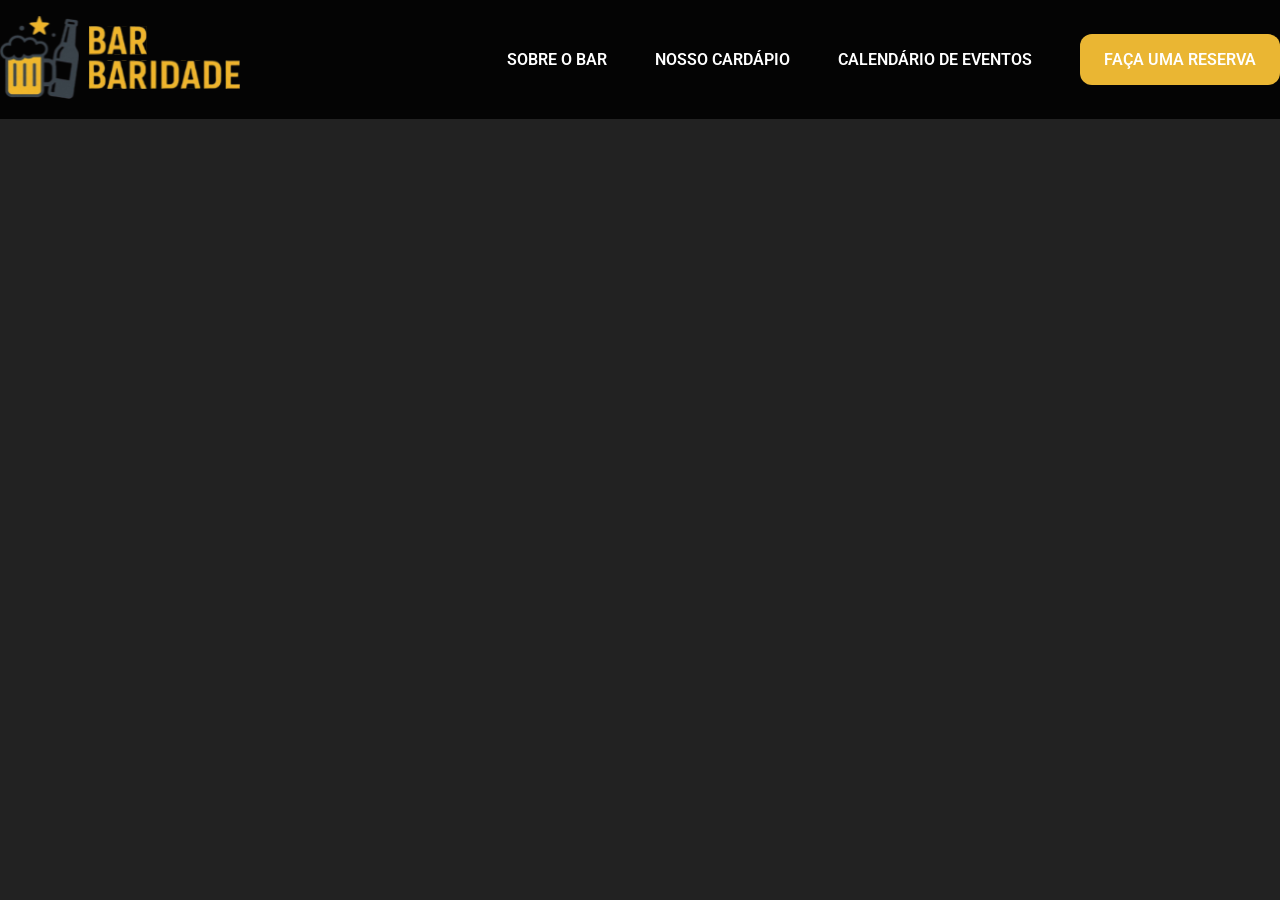
==== calendario.html @ aa0eab9b "first commit" ====
<!DOCTYPE html>
<html lang="pt-br">
  <head>
    <meta charset="UTF-8" />
    <meta name="viewport" content="width=device-width, initial-scale=1.0" />
    <title>Bar-Baridade | Calendário</title>
    <link rel="stylesheet" href="assets/styles/style.css" />
    <link
      rel="shortcut icon"
      href="assets/images/id/favicon-bar-baridade-96x96.png"
      type="image/x-icon"
    />
  </head>
  <body>
    <div id="header-root"></div>
    <div id="menu -root"></div>

    <script src="components/header/header.js"></script>
    <script src="components/head/head.js"></script>
    <script>
      createComponentHead("Calendário de Eventos");
    </script>
  </body>
</html>
---- assets/styles/style.css ----
@import url("https://fonts.googleapis.com/css2?family=Roboto:ital,wght@0,100..900;1,100..900&display=swap");

:root {
  --primary-color: #eab633;
  --secondary-color: #3c454c;

  --dark-grey: #222222;
  --medium-grey: #656565;
  --light-grey: #999999;

  --white: #ffffff;
}

* {
  padding: 0;
  margin: 0;
  text-decoration: none;
  list-style: none;
  box-sizing: border-box;
}

html {
  background-color: var(--dark-grey);
  scroll-behavior: smooth;
  font-family: Roboto;
}

/* GLOBAL STYLES */

.container {
  max-width: 1280px;
  margin: 0 auto;
}

.container-960 {
  width: 960px;
  margin: 0 auto;
}

.flex {
  display: flex;
  flex-direction: row;
  align-items: center;
}

.btn-default {
  background-color: var(--primary-color);
  color: var(--white);
  border-radius: 12px;
  transition: all 0.2s;
  padding: 16px 24px;
  text-transform: uppercase;
  font-weight: 600;

  &:hover {
    background-color: var(--secondary-color);
    color: var(--primary-color);
  }
}

.btn-secondary {
  background-color: var(--white);
  color: var(--secondary-color);
  border-radius: 12px;
  transition: all 0.2s;
  padding: 16px 24px;
  text-transform: uppercase;
  font-weight: 600;

  &:hover {
    background-color: var(--secondary-color);
    color: var(--primary-color);
  }
}
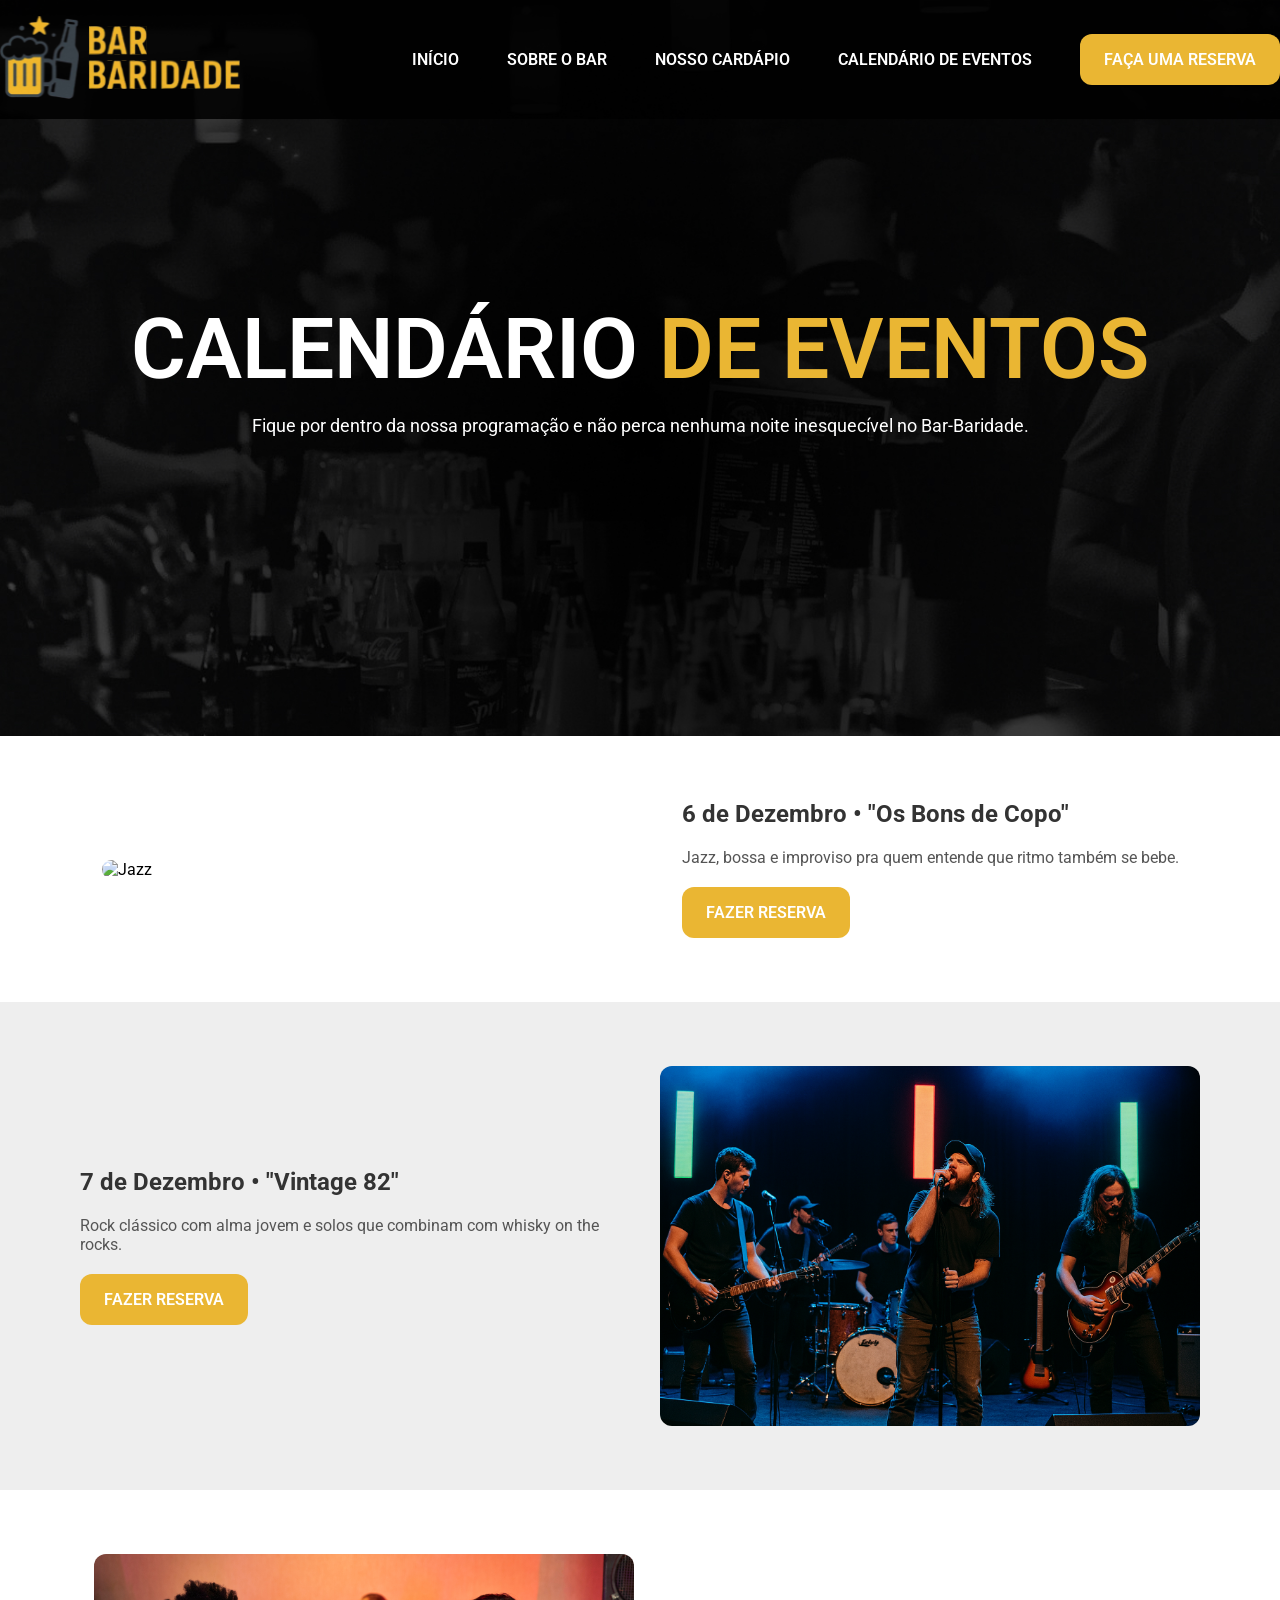
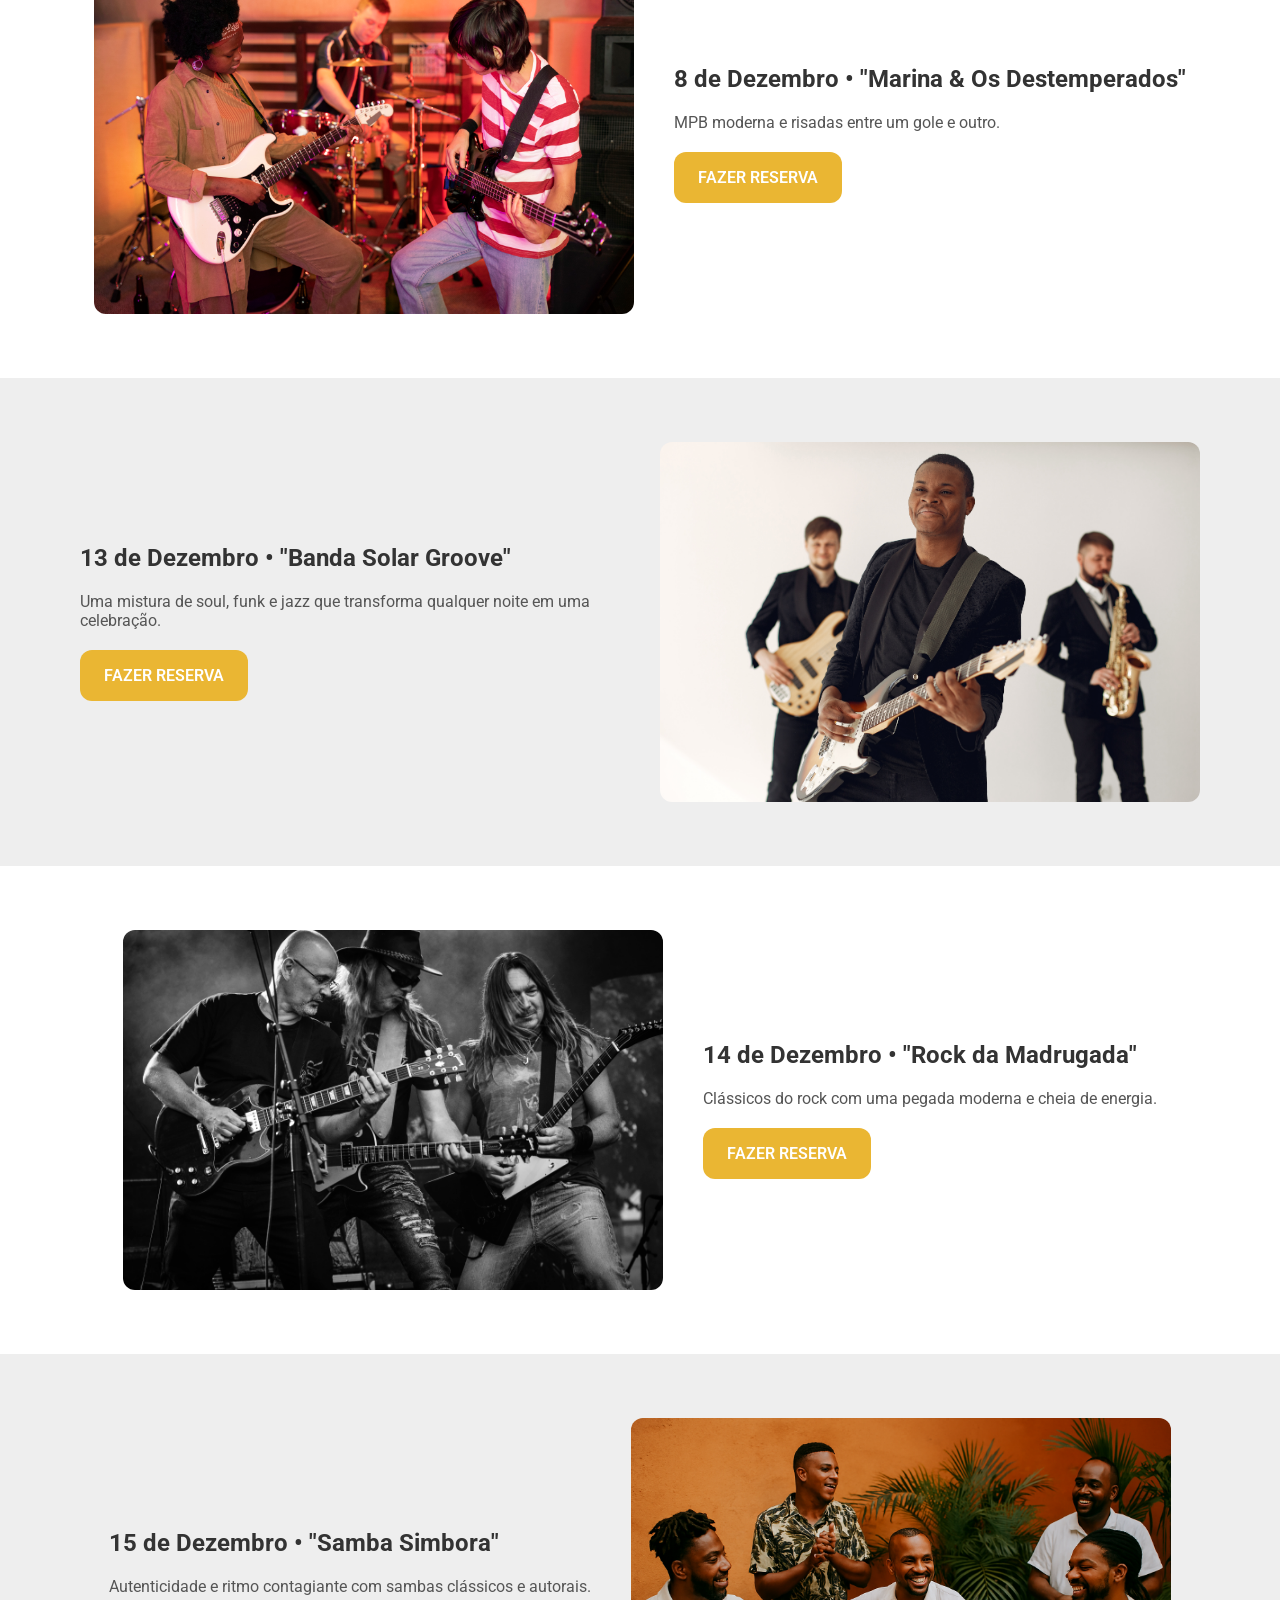
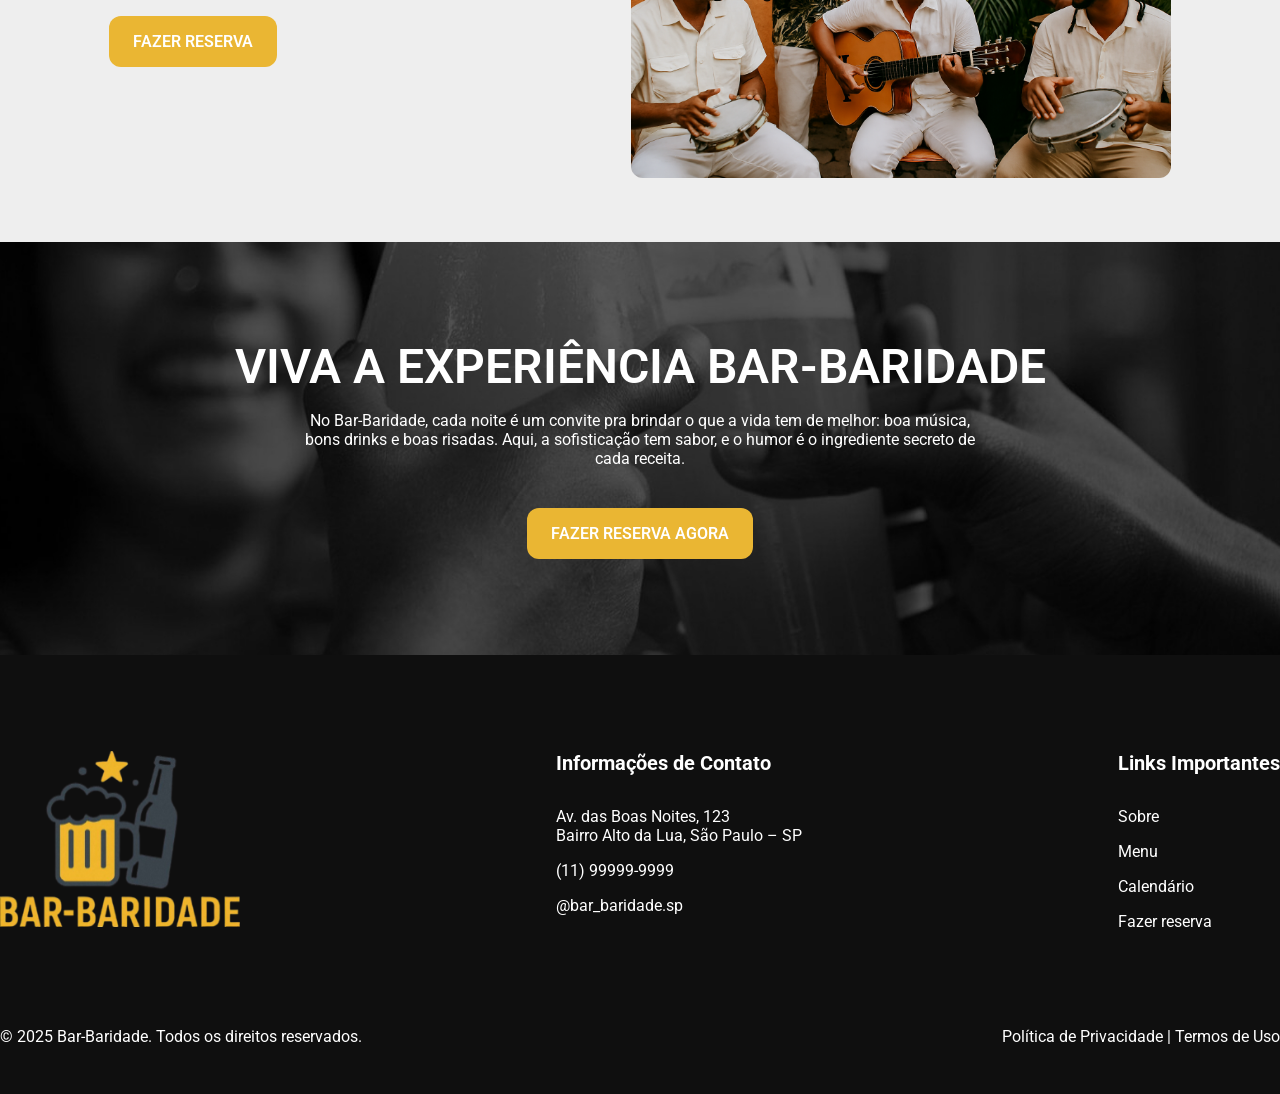
==== commit c3cf0cfd: "finalizando pagina calendario" ====
--- a/calendario.html
+++ b/calendario.html
@@ -5,6 +5,7 @@
     <meta name="viewport" content="width=device-width, initial-scale=1.0" />
     <title>Bar-Baridade | Calendário</title>
     <link rel="stylesheet" href="assets/styles/style.css" />
+    <link rel="stylesheet" href="assets/styles/calendario.css" />
     <link
       rel="shortcut icon"
       href="assets/images/id/favicon-bar-baridade-96x96.png"
@@ -13,12 +14,99 @@
   </head>
   <body>
     <div id="header-root"></div>
-    <div id="menu -root"></div>
+    <div id="hero-subpage-root"></div>
+
+    <section>
+      <div class="show-section flex">
+        <img src="assets/images/Jazz.png" alt="Jazz" />
+
+        <div class="show-text flex">
+          <h2>6 de Dezembro • "Os Bons de Copo"</h2>
+          <p>
+            Jazz, bossa e improviso pra quem entende que ritmo também se bebe.
+          </p>
+          <a href="reserva.html" class="btn-default">Fazer Reserva</a>
+        </div>
+      </div>
+
+      <div class="show-section flex">
+        <img src="assets/images/vintage-82.png" alt="Vintage 82" />
+
+        <div class="show-text flex">
+          <h2>7 de Dezembro • "Vintage 82"</h2>
+          <p>
+            Rock clássico com alma jovem e solos que combinam com whisky on the
+            rocks.
+          </p>
+          <a href="reserva.html" class="btn-default">Fazer Reserva</a>
+        </div>
+      </div>
+
+      <div class="show-section flex">
+        <img
+          src="assets/images/marina-e-os-destemperados.jpg"
+          alt="Marina & Os Destemperados"
+        />
+
+        <div class="show-text flex">
+          <h2>8 de Dezembro • "Marina & Os Destemperados"</h2>
+          <p>
+            MPB moderna e risadas entre um gole e outro.
+          </p>
+          <a href="reserva.html" class="btn-default">Fazer Reserva</a>
+        </div>
+      </div>
+      <div class="show-section flex">
+        <img src="assets/images/solar-groove.jpg" alt="Banda Solar Groove" />
+
+        <div class="show-text flex">
+          <h2>13 de Dezembro • "Banda Solar Groove"</h2>
+          <p>
+            Uma mistura de soul, funk e jazz que transforma qualquer noite em
+            uma celebração.
+          </p>
+          <a href="reserva.html" class="btn-default">Fazer Reserva</a>
+        </div>
+      </div>
+
+      <div class="show-section flex">
+        <img
+          src="assets/images/rock-da-madrugada.jpg"
+          alt="Rock da Madrugada"
+        />
+
+        <div class="show-text flex">
+          <h2>14 de Dezembro • "Rock da Madrugada"</h2>
+          <p>
+            Clássicos do rock com uma pegada moderna e cheia de energia.
+          </p>
+          <a href="reserva.html" class="btn-default">Fazer Reserva</a>
+        </div>
+      </div>
+
+      <div class="show-section flex">
+        <img src="assets/images/samba-simbora.png" alt="Samba Simbora" />
+
+        <div class="show-text flex">
+          <h2>15 de Dezembro • "Samba Simbora"</h2>
+          <p>
+            Autenticidade e ritmo contagiante com sambas clássicos e autorais.
+          </p>
+          <a href="reserva.html" class="btn-default">Fazer Reserva</a>
+        </div>
+      </div>
+    </section>
+
+    <div id="footer-root"></div>
 
     <script src="components/header/header.js"></script>
-    <script src="components/head/head.js"></script>
+    <script src="components/hero-subpages/hero-subpages.js"></script>
+    <script src="components/footer/footer.js"></script>
     <script>
-      createComponentHead("Calendário de Eventos");
+      CreateHeroSubpages(
+        "Calendário <span>de Eventos</span>",
+        "Fique por dentro da nossa programação e não perca nenhuma noite inesquecível no Bar-Baridade."
+      );
     </script>
   </body>
 </html>
--- a/assets/styles/style.css
+++ b/assets/styles/style.css
@@ -5,8 +5,8 @@
   --secondary-color: #3c454c;
 
   --dark-grey: #222222;
-  --medium-grey: #656565;
-  --light-grey: #999999;
+  --medium-grey: #D9D9D9;
+  --light-grey: #eee;
 
   --white: #ffffff;
 }
@@ -20,7 +20,7 @@
 }
 
 html {
-  background-color: var(--dark-grey);
+  background-color: var(--secondary-color);
   scroll-behavior: smooth;
   font-family: Roboto;
 }
@@ -72,3 +72,18 @@
     color: var(--primary-color);
   }
 }
+
+.btn-tertiary {
+  background-color: var(--primary-color);
+  color: var(--white);
+  border-radius: 12px;
+  transition: all 0.2s;
+  padding: 16px 24px;
+  text-transform: uppercase;
+  font-weight: 600;
+
+  &:hover {
+    background-color: var(--white);
+    color: var(--primary-color);
+  }
+}
--- a/assets/styles/calendario.css
+++ b/assets/styles/calendario.css
@@ -0,0 +1,34 @@
+.show-section {
+  justify-content: center;
+  gap: 40px;
+  padding: 64px 0;
+  background-color: var(--white);
+
+  img {
+    max-width: 540px;
+    width: 100%;
+    border-radius: 12px;
+  }
+
+  .show-text {
+    flex-direction: column;
+    gap: 20px;
+    align-items: flex-start;
+    max-width: 540px;
+
+    h2 {
+      margin-top: 0;
+      color: #333;
+    }
+
+    p {
+      font-size: 16px;
+      color: #555;
+    }
+  }
+}
+
+.show-section:nth-child(even) {
+  flex-direction: row-reverse;
+  background-color: var(--light-grey);
+}
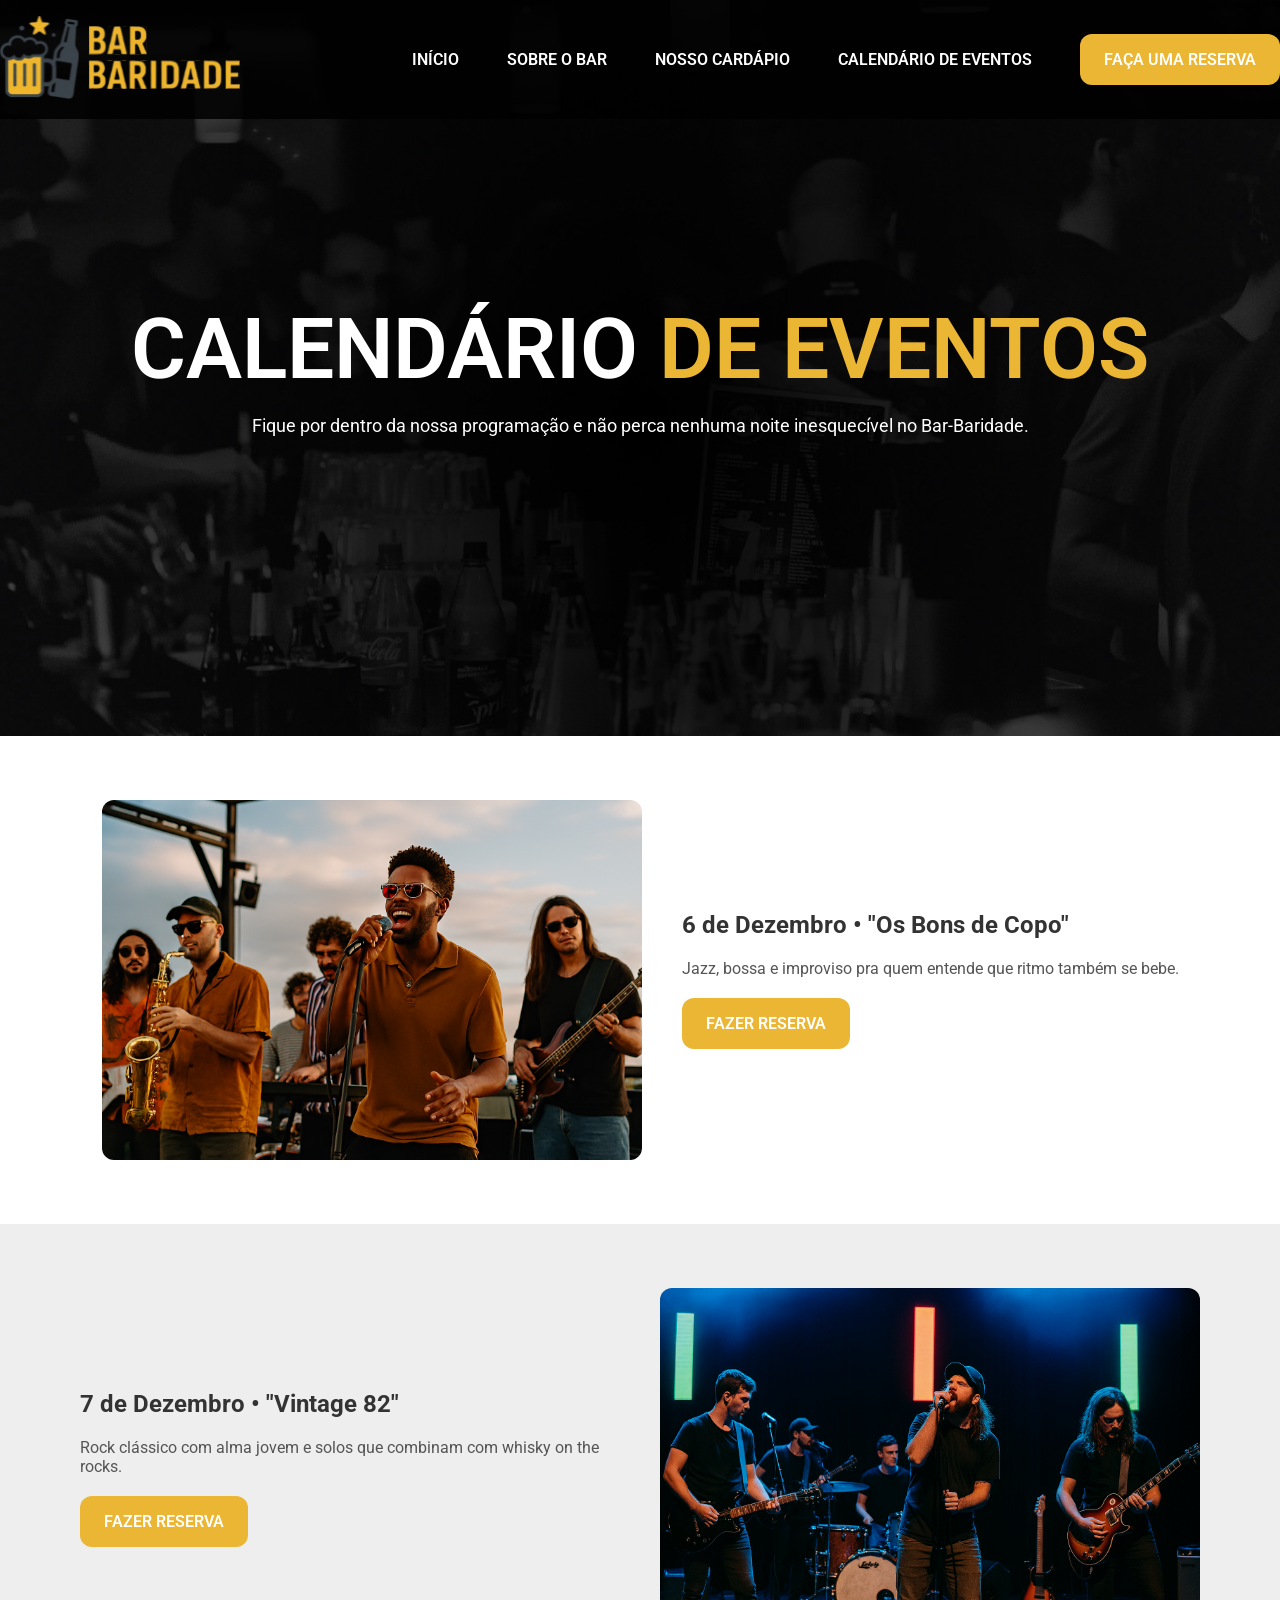
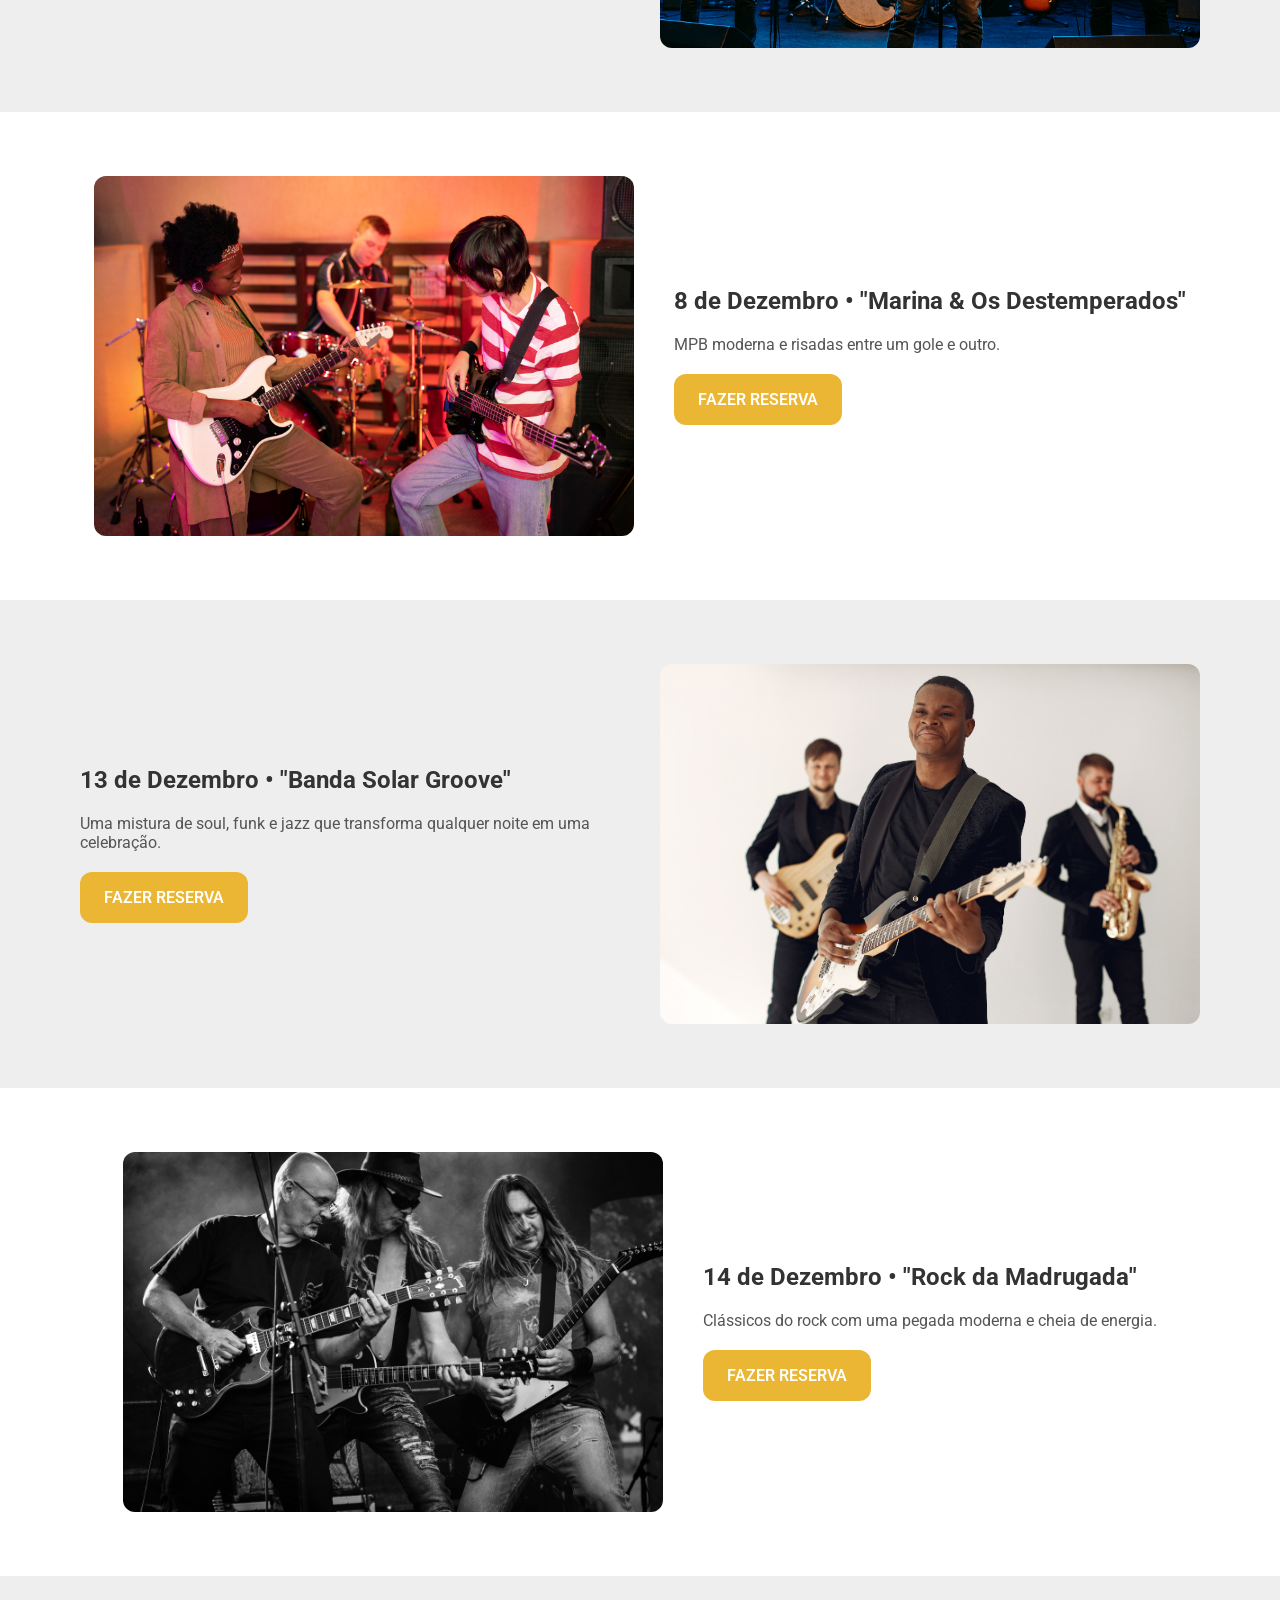
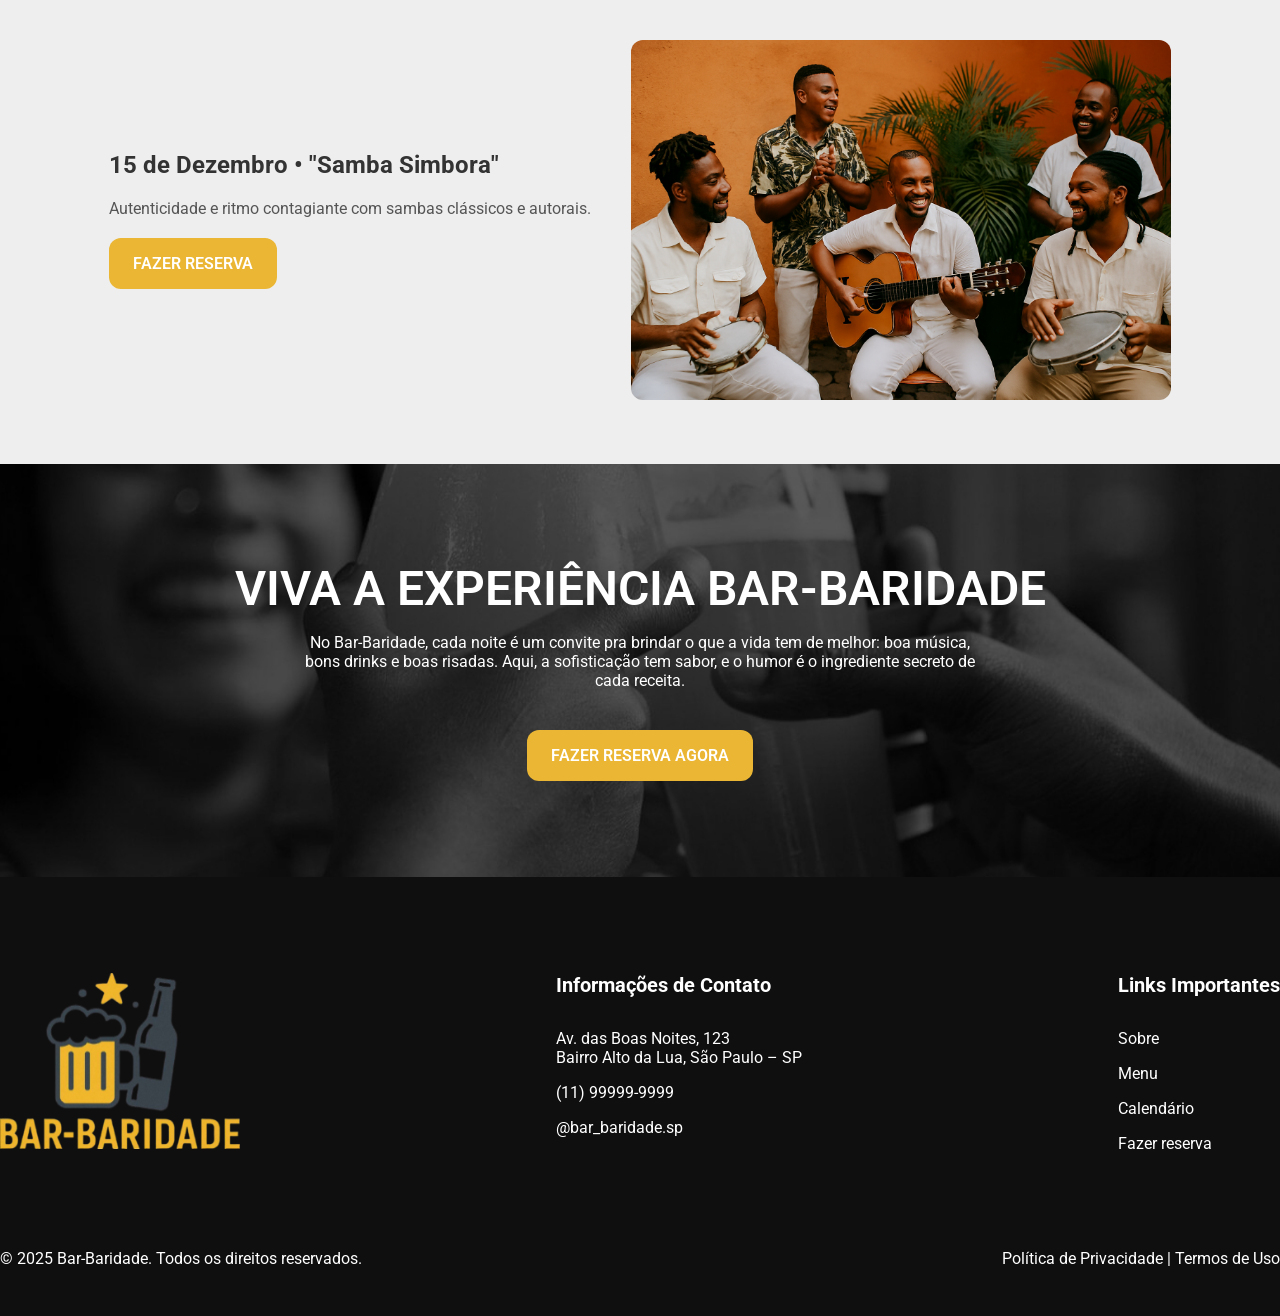
==== commit 46ad6bf2: "correcao image jazz" ====
--- a/calendario.html
+++ b/calendario.html
@@ -18,7 +18,7 @@
 
     <section>
       <div class="show-section flex">
-        <img src="assets/images/Jazz.png" alt="Jazz" />
+        <img src="assets/images/jazz.png" alt="Jazz" />
 
         <div class="show-text flex">
           <h2>6 de Dezembro • "Os Bons de Copo"</h2>
--- a/assets/styles/style.css
+++ b/assets/styles/style.css
@@ -9,6 +9,7 @@
   --light-grey: #eee;
 
   --white: #ffffff;
+  --red: #e63636;
 }
 
 * {
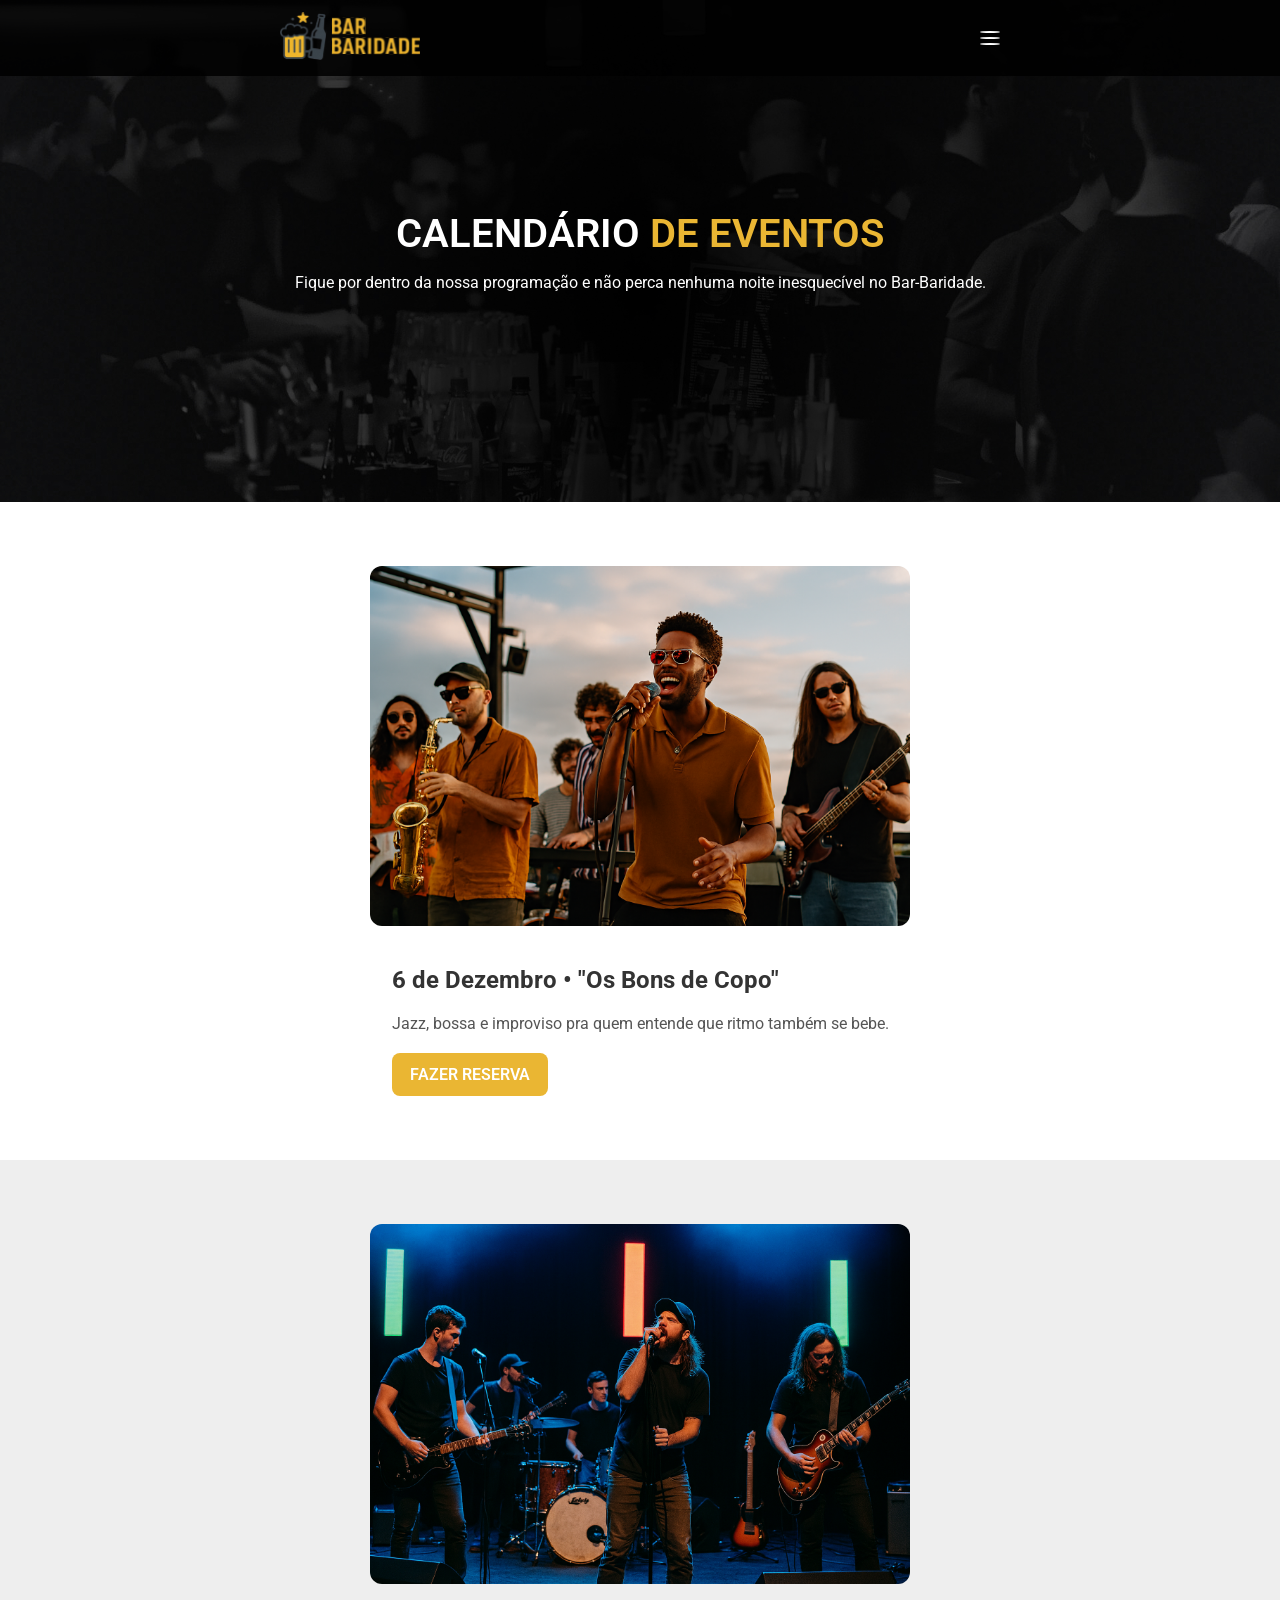
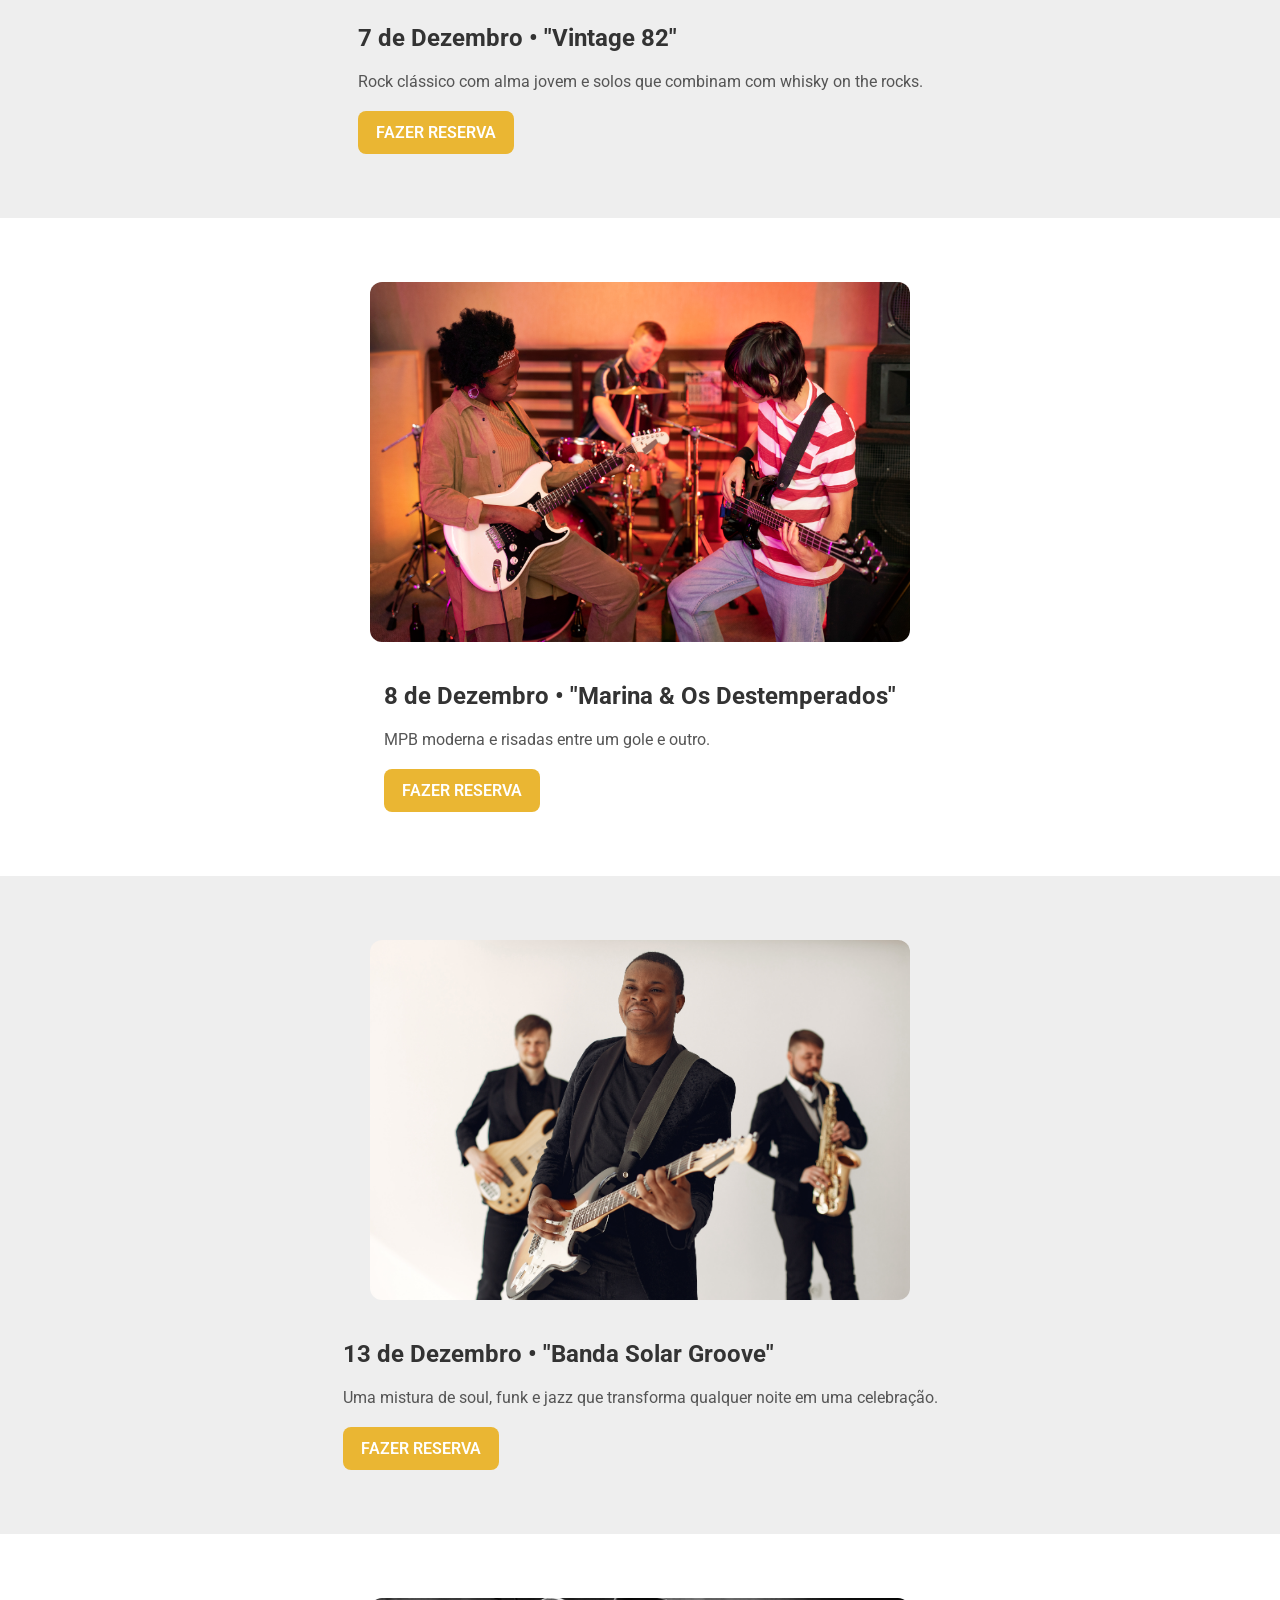
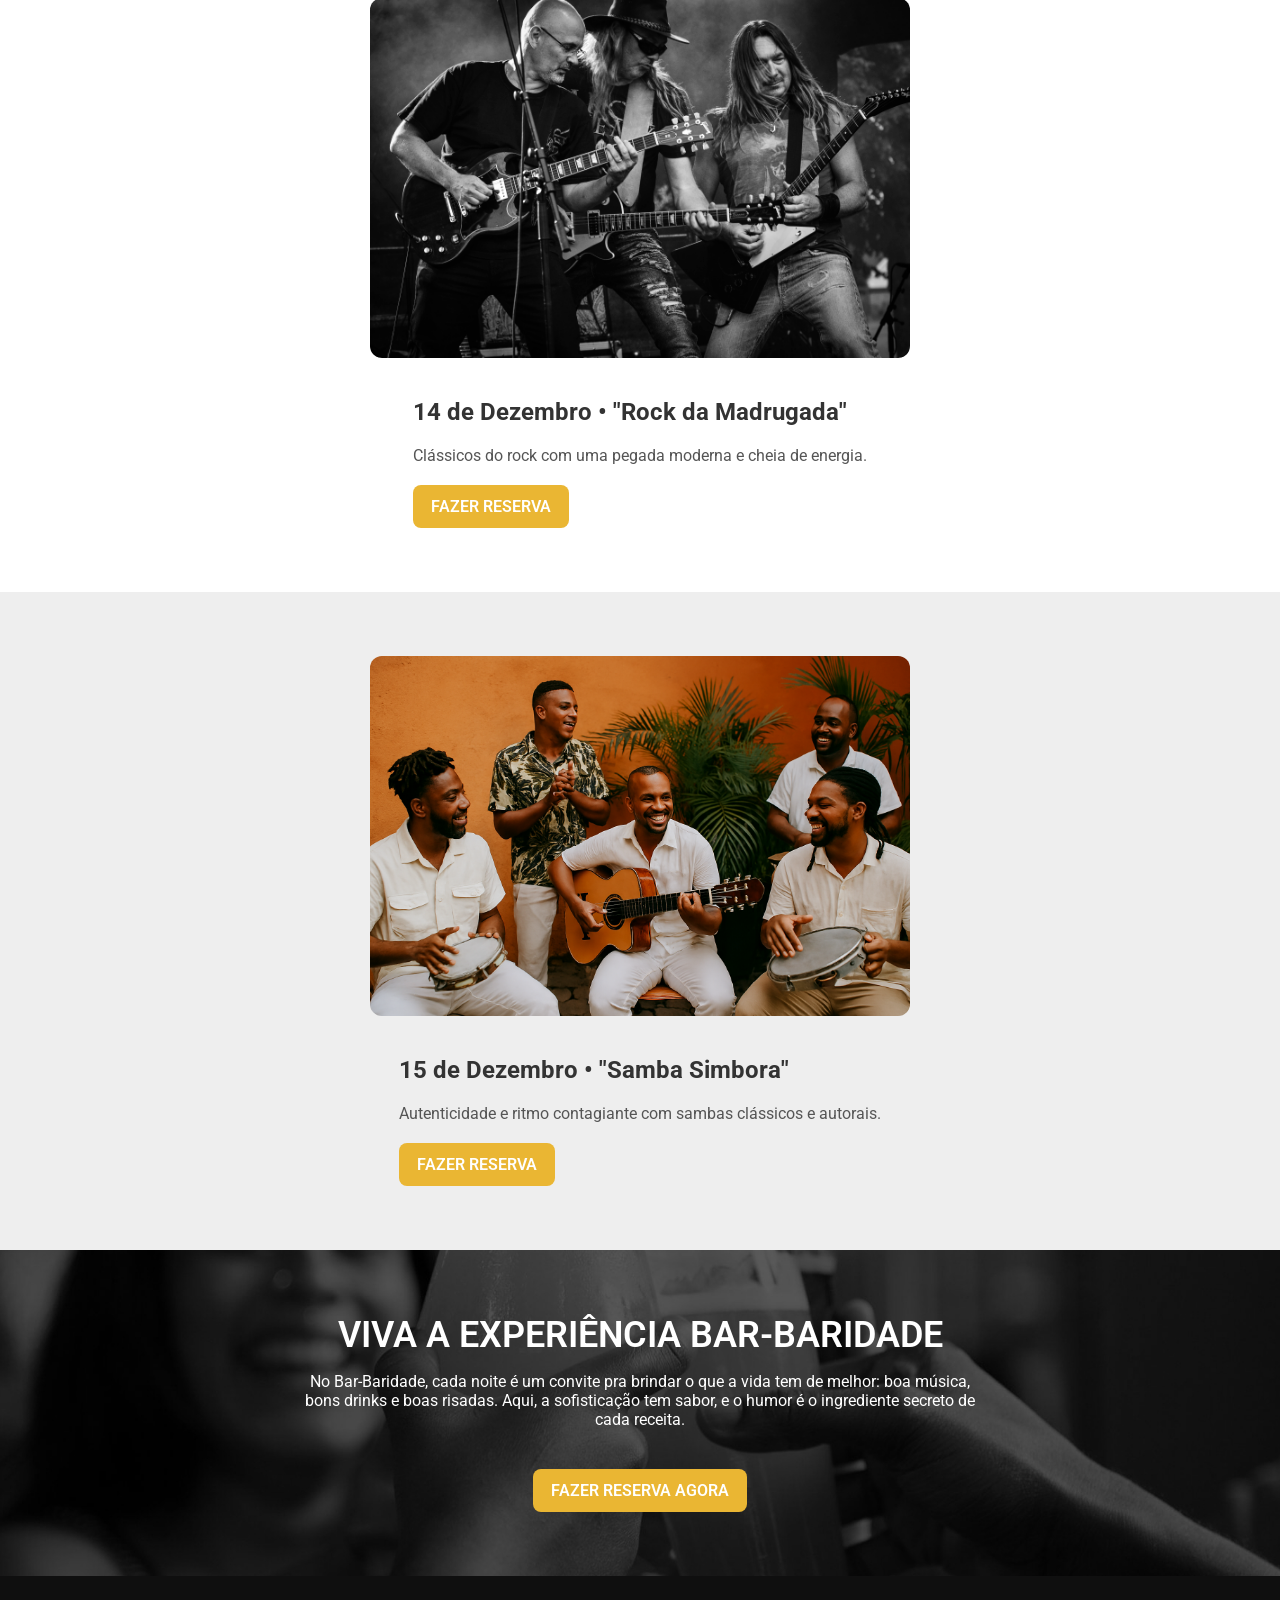
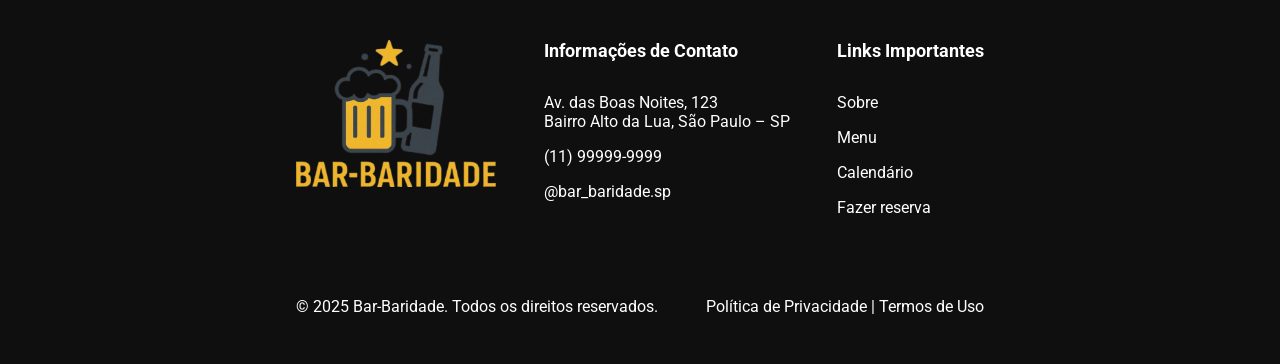
==== commit 9eefad24: "finalizando" ====
--- a/calendario.html
+++ b/calendario.html
@@ -50,9 +50,7 @@
 
         <div class="show-text flex">
           <h2>8 de Dezembro • "Marina & Os Destemperados"</h2>
-          <p>
-            MPB moderna e risadas entre um gole e outro.
-          </p>
+          <p>MPB moderna e risadas entre um gole e outro.</p>
           <a href="reserva.html" class="btn-default">Fazer Reserva</a>
         </div>
       </div>
@@ -77,9 +75,7 @@
 
         <div class="show-text flex">
           <h2>14 de Dezembro • "Rock da Madrugada"</h2>
-          <p>
-            Clássicos do rock com uma pegada moderna e cheia de energia.
-          </p>
+          <p>Clássicos do rock com uma pegada moderna e cheia de energia.</p>
           <a href="reserva.html" class="btn-default">Fazer Reserva</a>
         </div>
       </div>
@@ -102,6 +98,7 @@
     <script src="components/header/header.js"></script>
     <script src="components/hero-subpages/hero-subpages.js"></script>
     <script src="components/footer/footer.js"></script>
+    <script src="assets/scripts/menu-hamburger.js"></script>
     <script>
       CreateHeroSubpages(
         "Calendário <span>de Eventos</span>",
--- a/assets/styles/style.css
+++ b/assets/styles/style.css
@@ -5,7 +5,7 @@
   --secondary-color: #3c454c;
 
   --dark-grey: #222222;
-  --medium-grey: #D9D9D9;
+  --medium-grey: #d9d9d9;
   --light-grey: #eee;
 
   --white: #ffffff;
@@ -88,3 +88,35 @@
     color: var(--primary-color);
   }
 }
+
+@media (max-width: 1280px) {
+  .container {
+    max-width: 720px;
+  }
+
+  .btn-default {
+    border-radius: 8px;
+    padding: 12px 18px;
+  }
+
+  .btn-secondary {
+    border-radius: 8px;
+    padding: 12px 18px;
+  }
+
+  .btn-tertiary {
+    border-radius: 8px;
+    padding: 12px 18px;
+  }
+}
+
+@media (max-width: 720px) {
+  .container {
+    max-width: 320px;
+  }
+
+  .flex {
+    flex-direction: column;
+    align-items: center;
+  }
+}
--- a/assets/styles/calendario.css
+++ b/assets/styles/calendario.css
@@ -32,3 +32,29 @@
   flex-direction: row-reverse;
   background-color: var(--light-grey);
 }
+
+@media (max-width: 1280px) {
+  .show-section {
+    flex-direction: column;
+    gap: 40px;
+    padding: 64px 16px;
+
+    .show-text {
+      max-width: 100%;
+    }
+  }
+
+  .show-section:nth-child(even) {
+    flex-direction: column;
+    gap: 40px;
+    padding: 64px 16px;
+  }
+}
+
+@media (max-width: 720px) {
+  .show-section {
+    img {
+      max-width: 320px;
+    }
+  }
+}
